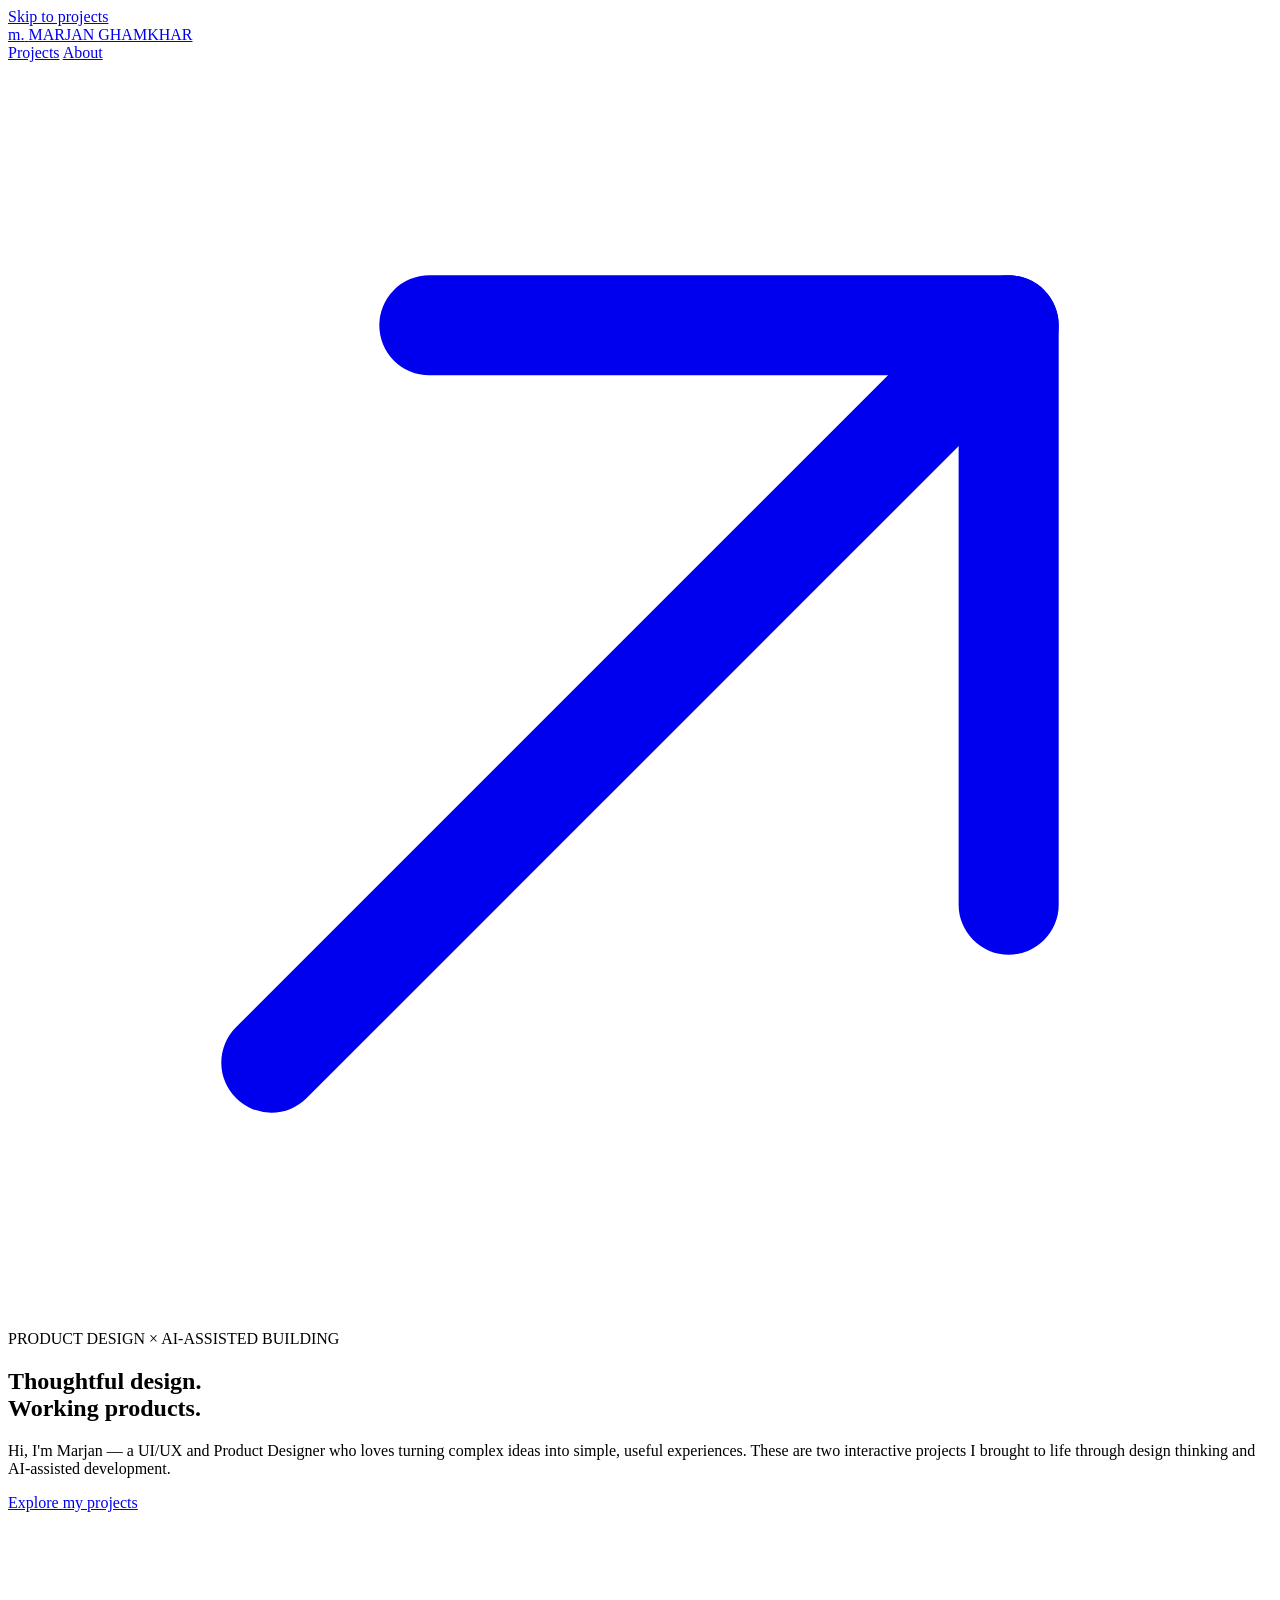
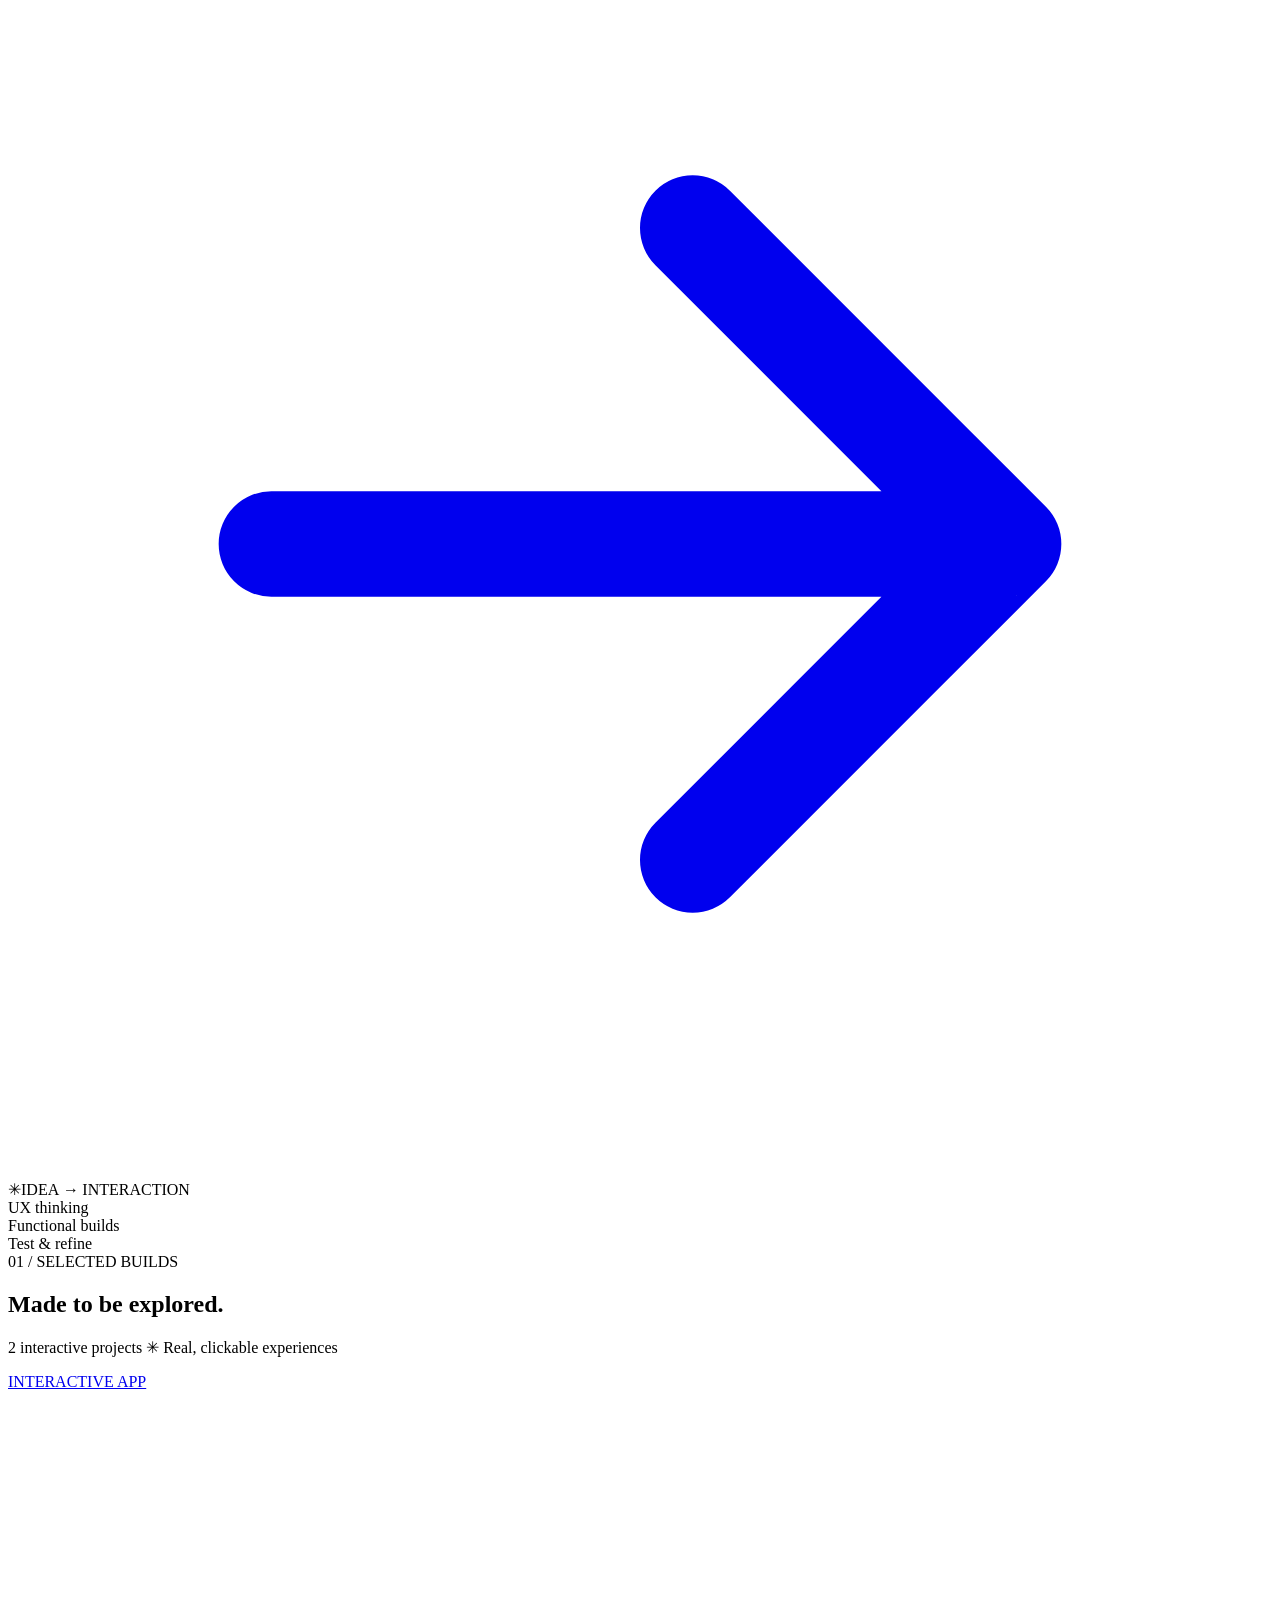
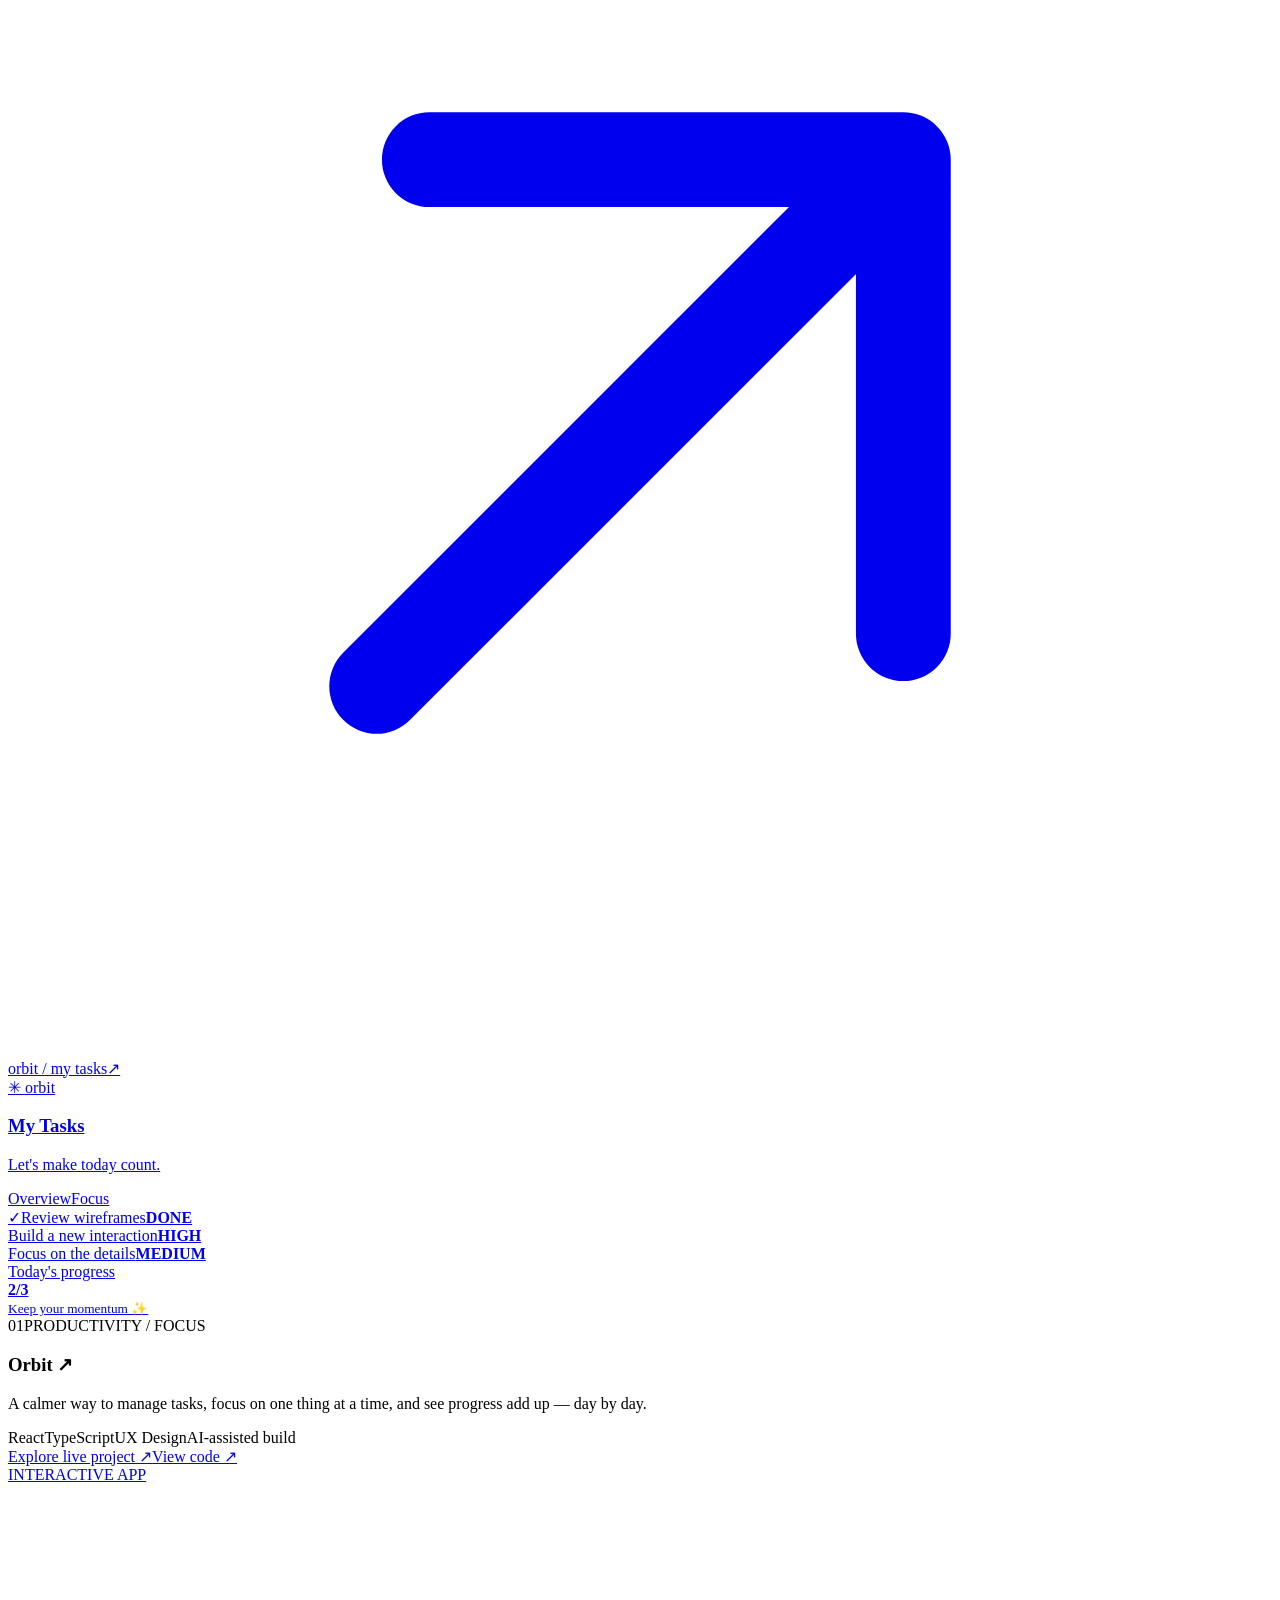
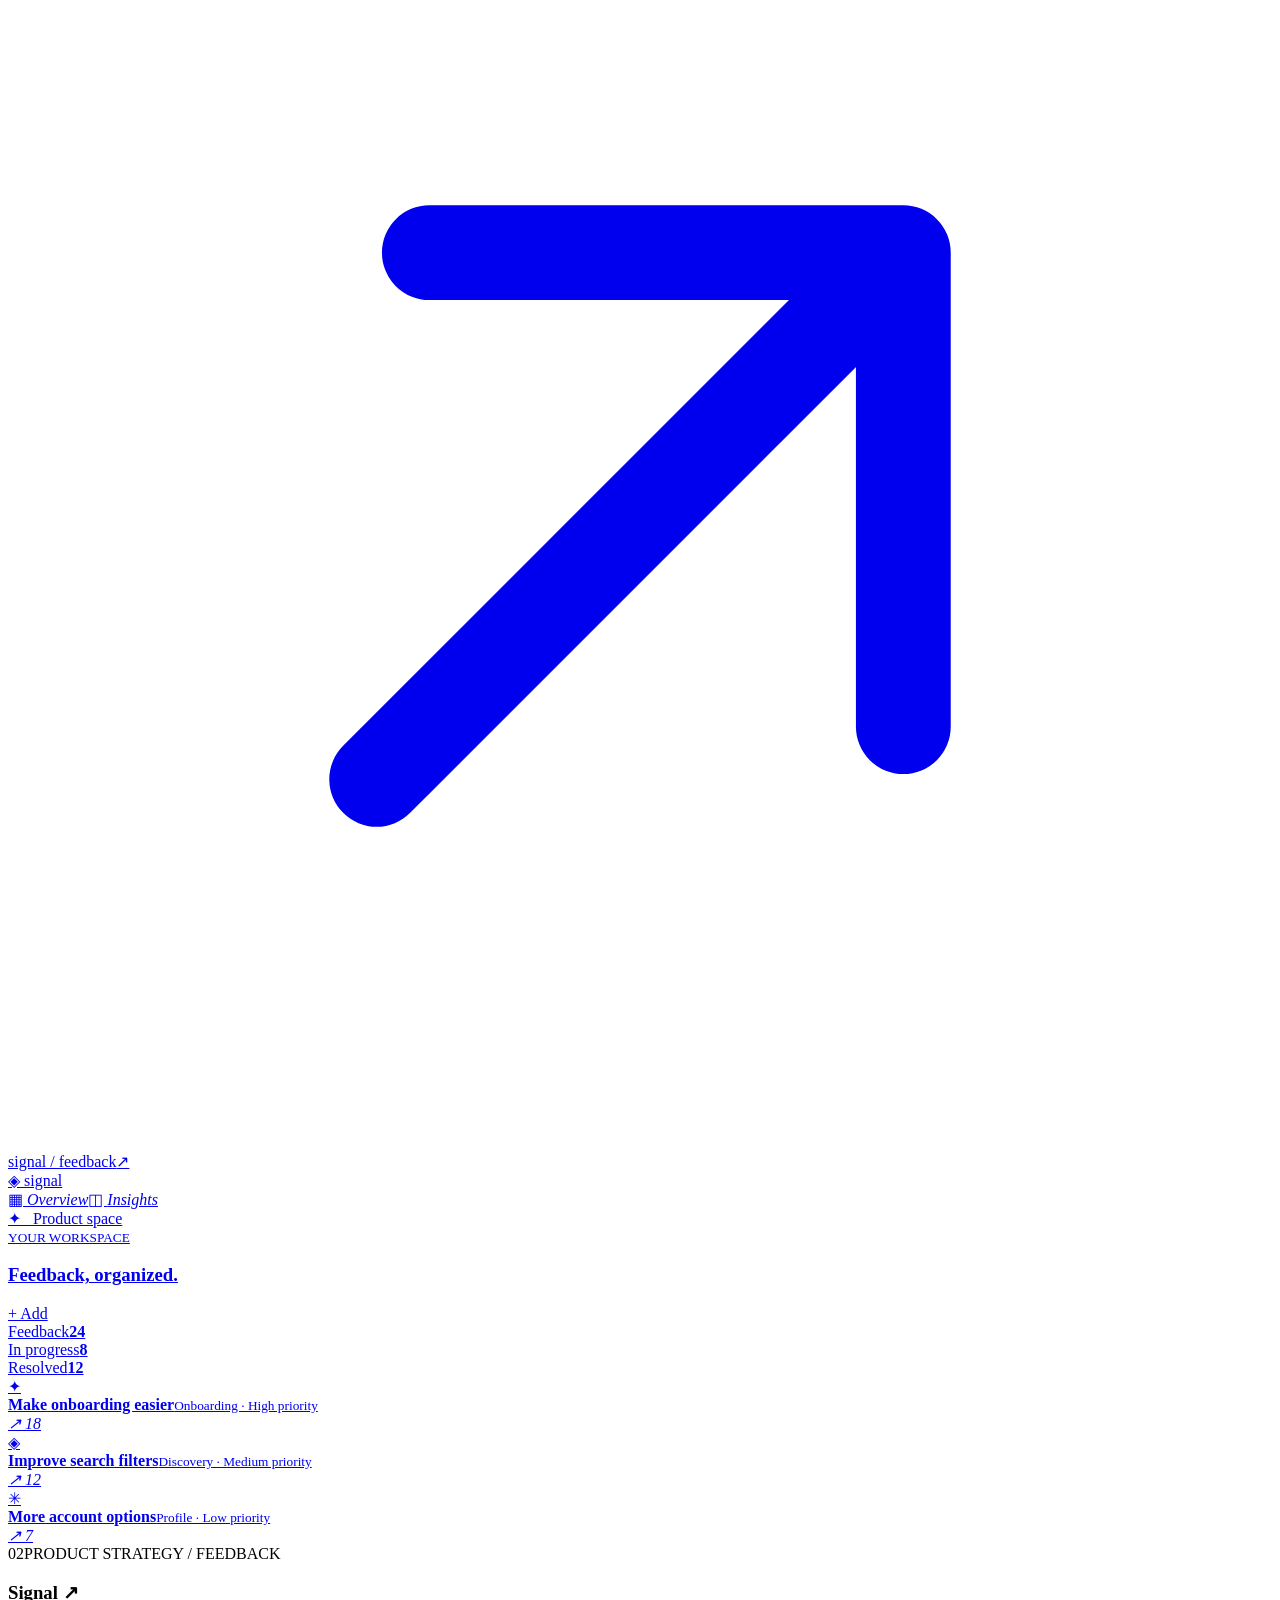
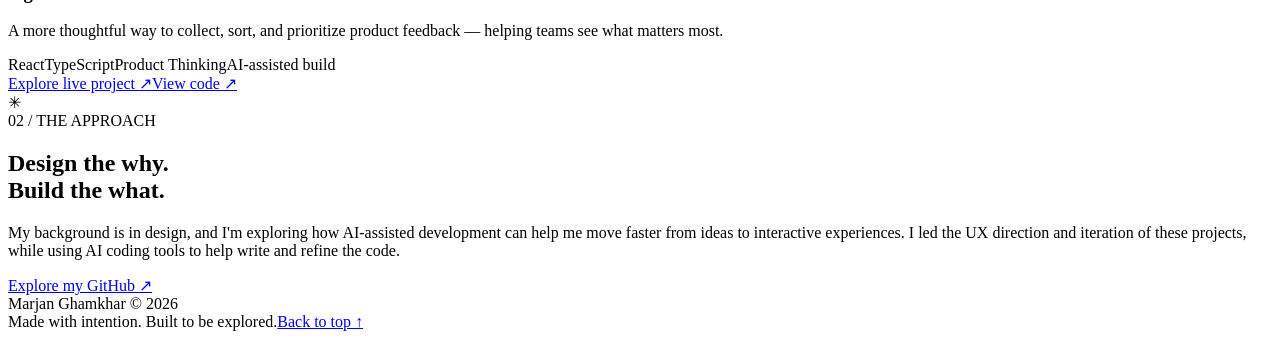
==== index.html @ 6bb0c72d "Add selected builds portfolio homepage" ====
<!doctype html>
<html lang="en">
<head>
  <meta charset="UTF-8" />
  <meta name="viewport" content="width=device-width, initial-scale=1.0" />
  <meta name="theme-color" content="#f8f9fc" />
  <meta name="description" content="Two interactive products by Marjan Ghamkhar: Orbit, a focus and productivity app, and Signal, a feedback prioritizer. Product design meets AI-assisted development." />
  <meta property="og:type" content="website" />
  <meta property="og:title" content="Marjan Ghamkhar — Selected Builds" />
  <meta property="og:description" content="Thoughtful design. Working products. Explore Orbit and Signal." />
  <title>Marjan Ghamkhar — Selected Builds</title>
  <link rel="icon" type="image/svg+xml" href="./favicon.svg" />
  <link rel="stylesheet" href="./styles.css" />
  <script src="./script.js" defer></script>
</head>
<body>
  <div class="site-shell">
    <a class="skip-link" href="#projects">Skip to projects</a>
    <header class="topbar" aria-label="Site navigation">
      <a href="#top" class="brand" aria-label="Marjan Ghamkhar, go to top">
        <span class="brand__mark">m<span>.</span></span>
        <span class="brand__name">MARJAN <span>GHAMKHAR</span></span>
      </a>
      <nav class="topnav" aria-label="Main navigation">
        <a class="topnav__link" href="#projects">Projects</a>
        <a class="topnav__link" href="#about">About</a>
        <a class="topnav__github" href="https://github.com/marjanghamkhar" target="_blank" rel="noopener noreferrer" aria-label="View Marjan's GitHub profile (opens in a new tab)">
          <svg viewBox="0 0 24 24" fill="none" stroke="currentColor" stroke-width="1.9" stroke-linecap="round" stroke-linejoin="round" aria-hidden="true"><path d="M8 5H19V16"/><path d="M19 5L5 19"/></svg>
        </a>
      </nav>
    </header>

    <main id="top">
      <section class="hero" aria-labelledby="hero-heading">
        <div class="hero__copy">
          <div class="eyebrow"><span class="eyebrow__dot"></span> PRODUCT DESIGN × AI-ASSISTED BUILDING</div>
          <h1 id="hero-heading">Thoughtful design.<br/><span>Working products.</span></h1>
          <p class="hero__description">Hi, I'm Marjan — a UI/UX and Product Designer who loves turning complex ideas into simple, useful experiences. These are two interactive projects I brought to life through design thinking and AI-assisted development.</p>
          <a href="#projects" class="hero__link">Explore my projects <svg viewBox="0 0 24 24" fill="none" stroke="currentColor" stroke-width="2" stroke-linecap="round" stroke-linejoin="round" aria-hidden="true"><path d="M5 12h14M13 6l6 6-6 6"/></svg></a>
        </div>
        <div class="hero-art" aria-hidden="true">
          <div class="hero-art__orb hero-art__orb--one"></div>
          <div class="hero-art__orb hero-art__orb--two"></div>
          <div class="hero-art__orb hero-art__orb--three"></div>
          <div class="hero-art__center"><span class="hero-art__center-icon">✳</span><span>IDEA <i>→</i> INTERACTION</span></div>
          <div class="hero-art__pill hero-art__pill--ux"><span class="hero-art__pill-dot"></span> UX thinking</div>
          <div class="hero-art__pill hero-art__pill--build"><span class="hero-art__pill-dot"></span> Functional builds</div>
          <div class="hero-art__pill hero-art__pill--iterate"><span class="hero-art__pill-dot"></span> Test & refine</div>
        </div>
      </section>

      <section class="projects" id="projects" aria-labelledby="projects-heading">
        <div class="section-head">
          <div>
            <span class="section-kicker">01 / SELECTED BUILDS</span>
            <h2 id="projects-heading">Made to be explored.</h2>
          </div>
          <p>2 interactive projects <span class="section-head__spark">✳</span> Real, clickable experiences</p>
        </div>

        <div class="project-grid">
          <article class="project project--orbit" aria-labelledby="orbit-title">
            <a class="project__visual" href="https://marjanghamkhar.github.io/orbit-focus-space/" target="_blank" rel="noopener noreferrer" aria-label="Open Orbit live application in a new tab">
              <span class="project__visual-tag">INTERACTIVE APP <svg viewBox="0 0 24 24" fill="none" stroke="currentColor" stroke-width="1.8" stroke-linecap="round" stroke-linejoin="round" aria-hidden="true"><path d="M7 17L17 7M8 7h9v9"/></svg></span>
              <div class="preview preview--orbit" aria-hidden="true">
                <div class="preview__bar"><span class="preview__dots"><i></i><i></i><i></i></span><span class="preview__url">orbit / my tasks</span><span class="preview__bar-icon">↗</span></div>
                <div class="orbit-ui">
                  <div class="orbit-ui__header"><div><span class="orbit-ui__brand">✳ orbit</span><h3>My Tasks</h3><p>Let's make today count.</p></div><div class="orbit-ui__links"><span>Overview</span><span class="orbit-ui__links--selected">Focus</span></div></div>
                  <div class="orbit-ui__body"><div class="orbit-ui__tasks"><div class="orbit-ui__task orbit-ui__task--done"><span class="orbit-ui__check">✓</span><span>Review wireframes</span><b>DONE</b></div><div class="orbit-ui__task"><span class="orbit-ui__check"></span><span>Build a new interaction</span><b>HIGH</b></div><div class="orbit-ui__task"><span class="orbit-ui__check"></span><span>Focus on the details</span><b>MEDIUM</b></div></div><div class="orbit-ui__focus"><span>Today's progress</span><div class="orbit-ui__ring"><strong>2<span>/3</span></strong></div><small>Keep your momentum ✨</small></div></div>
                </div>
              </div>
            </a>
            <div class="project__info">
              <div class="project__overline"><span>01</span><span>PRODUCTIVITY / FOCUS</span></div>
              <h3 id="orbit-title">Orbit <span>↗</span></h3>
              <p>A calmer way to manage tasks, focus on one thing at a time, and see progress add up — day by day.</p>
              <div class="project__tags"><span>React</span><span>TypeScript</span><span>UX Design</span><span>AI-assisted build</span></div>
              <div class="project__actions"><a href="https://marjanghamkhar.github.io/orbit-focus-space/" target="_blank" rel="noopener noreferrer" class="button button--dark">Explore live project <span>↗</span></a><a href="https://github.com/marjanghamkhar/orbit-focus-space" target="_blank" rel="noopener noreferrer" class="button button--text">View code <span>↗</span></a></div>
            </div>
          </article>

          <article class="project project--signal" aria-labelledby="signal-title">
            <a class="project__visual" href="https://marjanghamkhar.github.io/signal-feedback-prioritizer/" target="_blank" rel="noopener noreferrer" aria-label="Open Signal live application in a new tab">
              <span class="project__visual-tag">INTERACTIVE APP <svg viewBox="0 0 24 24" fill="none" stroke="currentColor" stroke-width="1.8" stroke-linecap="round" stroke-linejoin="round" aria-hidden="true"><path d="M7 17L17 7M8 7h9v9"/></svg></span>
              <div class="preview preview--signal" aria-hidden="true">
                <div class="preview__bar"><span class="preview__dots"><i></i><i></i><i></i></span><span class="preview__url">signal / feedback</span><span class="preview__bar-icon">↗</span></div>
                <div class="signal-ui"><div class="signal-ui__sidebar"><div class="signal-ui__brand"><span>◈</span> signal</div><span class="signal-ui__nav signal-ui__nav--active">▦ <i>Overview</i></span><span class="signal-ui__nav">◫ <i>Insights</i></span><div class="signal-ui__sidebar-bottom">✦ &nbsp; Product space</div></div><div class="signal-ui__content"><div class="signal-ui__heading"><div><small>YOUR WORKSPACE</small><h3>Feedback, organized.</h3></div><span class="signal-ui__add">+ Add</span></div><div class="signal-ui__metrics"><div><span>Feedback</span><strong>24</strong></div><div><span>In progress</span><strong>8</strong></div><div><span>Resolved</span><strong>12</strong></div></div><div class="signal-ui__feedback"><div><span class="signal-ui__avatar">✦</span><div><strong>Make onboarding easier</strong><small>Onboarding · High priority</small></div><em>↗ 18</em></div><div><span class="signal-ui__avatar signal-ui__avatar--blue">◈</span><div><strong>Improve search filters</strong><small>Discovery · Medium priority</small></div><em>↗ 12</em></div><div><span class="signal-ui__avatar signal-ui__avatar--yellow">✳</span><div><strong>More account options</strong><small>Profile · Low priority</small></div><em>↗ 7</em></div></div></div></div>
              </div>
            </a>
            <div class="project__info">
              <div class="project__overline"><span>02</span><span>PRODUCT STRATEGY / FEEDBACK</span></div>
              <h3 id="signal-title">Signal <span>↗</span></h3>
              <p>A more thoughtful way to collect, sort, and prioritize product feedback — helping teams see what matters most.</p>
              <div class="project__tags"><span>React</span><span>TypeScript</span><span>Product Thinking</span><span>AI-assisted build</span></div>
              <div class="project__actions"><a href="https://marjanghamkhar.github.io/signal-feedback-prioritizer/" target="_blank" rel="noopener noreferrer" class="button button--dark">Explore live project <span>↗</span></a><a href="https://github.com/marjanghamkhar/signal-feedback-prioritizer" target="_blank" rel="noopener noreferrer" class="button button--text">View code <span>↗</span></a></div>
            </div>
          </article>
        </div>
      </section>

      <section class="about" id="about" aria-labelledby="about-heading">
        <div class="about__symbol" aria-hidden="true">✳</div>
        <div><span class="section-kicker">02 / THE APPROACH</span><h2 id="about-heading">Design the why.<br/>Build the what.</h2><p>My background is in design, and I'm exploring how AI-assisted development can help me move faster from ideas to interactive experiences. I led the UX direction and iteration of these projects, while using AI coding tools to help write and refine the code.</p></div>
        <a class="about__link" href="https://github.com/marjanghamkhar" target="_blank" rel="noopener noreferrer">Explore my GitHub <span>↗</span></a>
      </section>
    </main>

    <footer class="footer"><div class="footer__name">Marjan Ghamkhar <span>© <span id="year">2026</span></span></div><span>Made with intention. Built to be explored.</span><a href="#top">Back to top ↑</a></footer>
  </div>
</body>
</html>
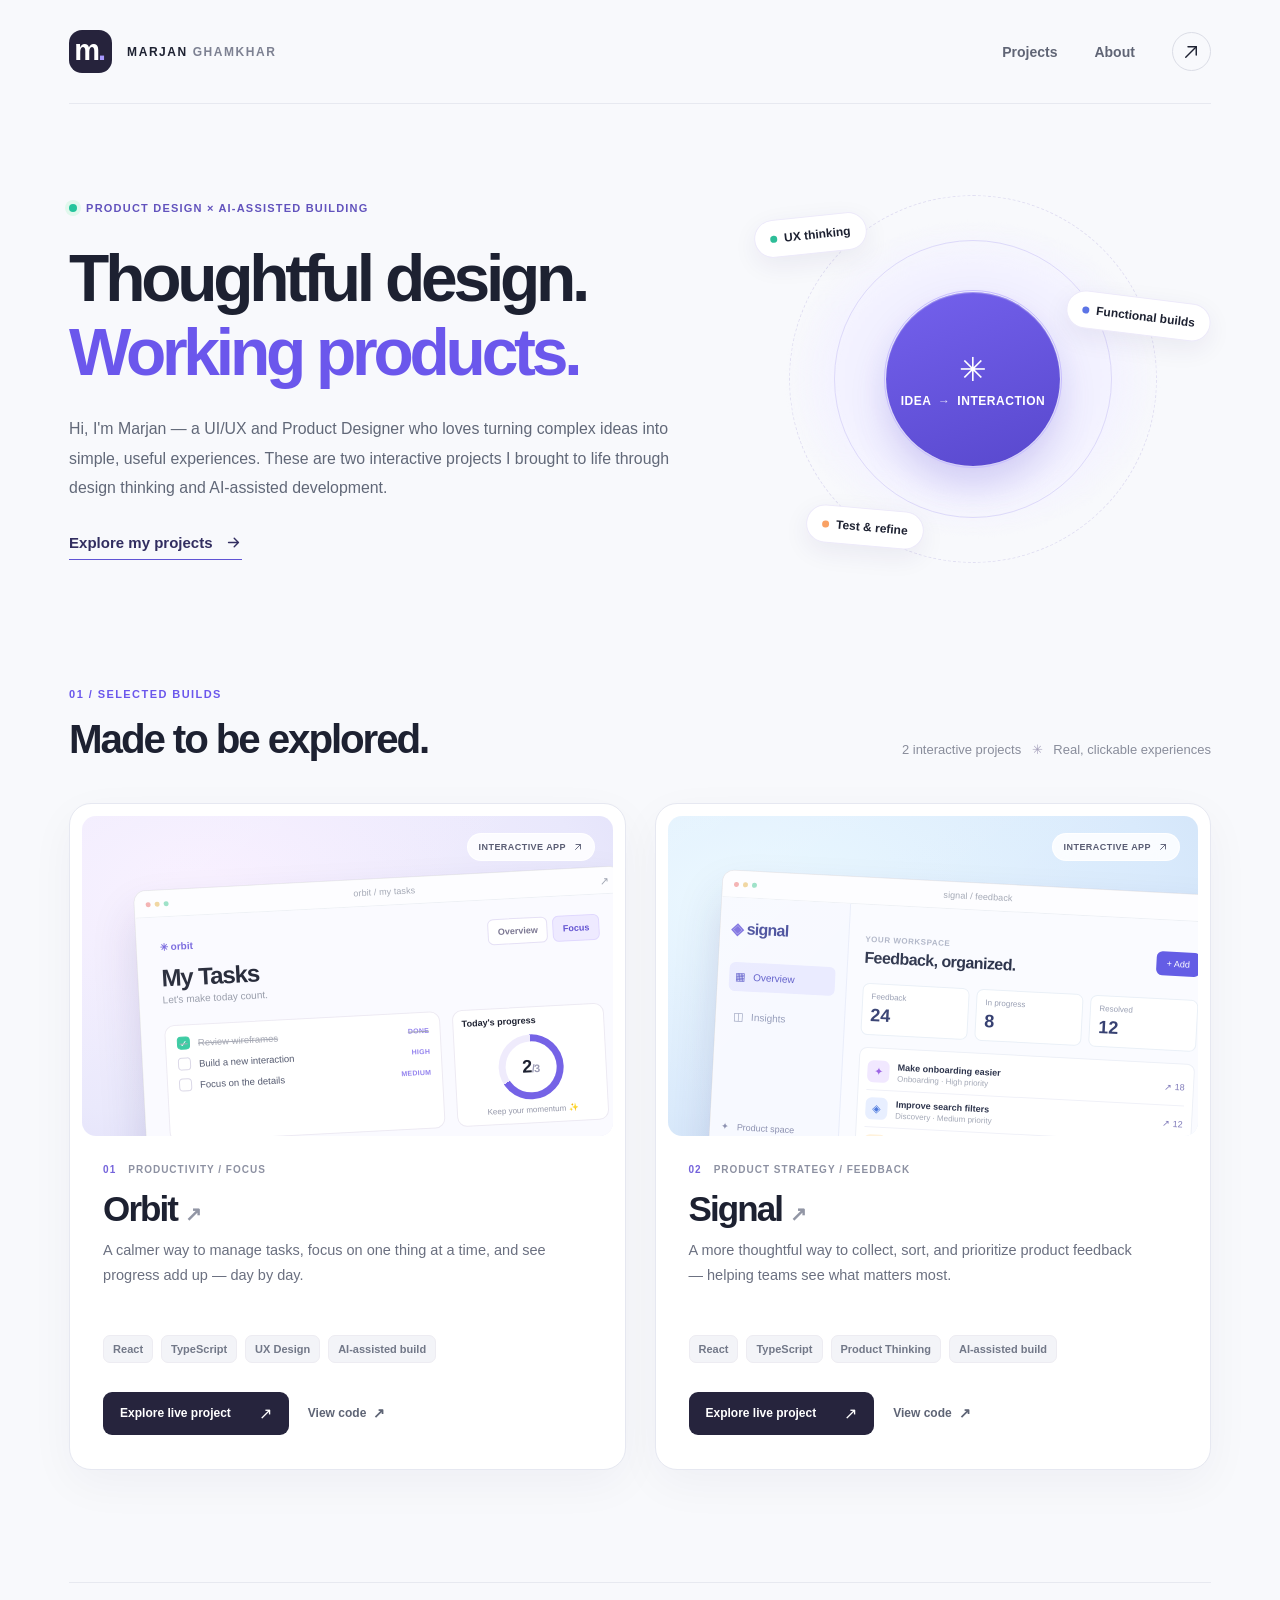
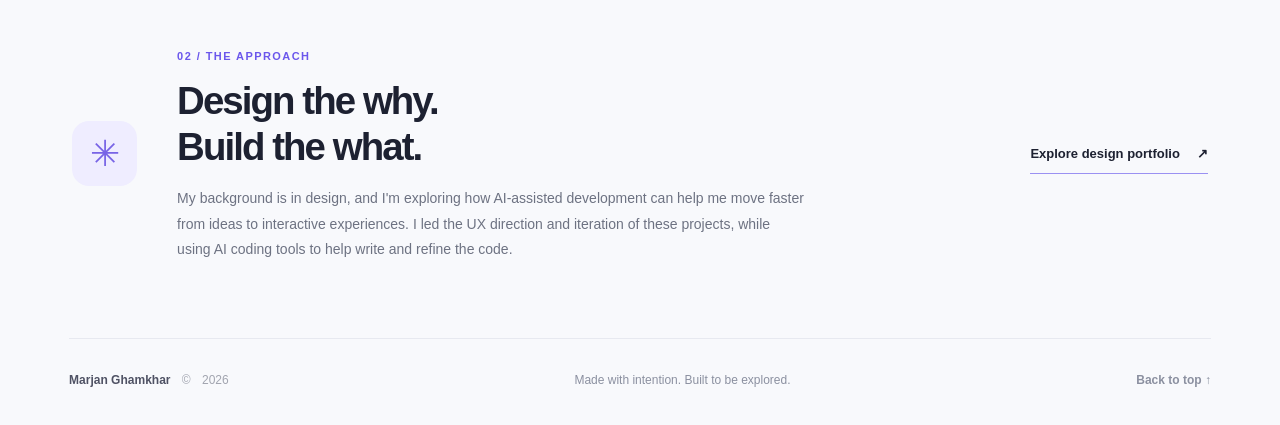
==== commit 0551062c: "Link the Selected Works design portfolio from the main homepage" ====
--- a/index.html
+++ b/index.html
@@ -101,7 +101,7 @@
       <section class="about" id="about" aria-labelledby="about-heading">
         <div class="about__symbol" aria-hidden="true">✳</div>
         <div><span class="section-kicker">02 / THE APPROACH</span><h2 id="about-heading">Design the why.<br/>Build the what.</h2><p>My background is in design, and I'm exploring how AI-assisted development can help me move faster from ideas to interactive experiences. I led the UX direction and iteration of these projects, while using AI coding tools to help write and refine the code.</p></div>
-        <a class="about__link" href="https://github.com/marjanghamkhar" target="_blank" rel="noopener noreferrer">Explore my GitHub <span>↗</span></a>
+        <a class="about__link" href="/portfolio/">Explore design portfolio <span>↗</span></a>
       </section>
     </main>
 
--- a/styles.css
+++ b/styles.css
@@ -0,0 +1,155 @@
+:root { --bg:#f8f9fc; --white:#ffffff; --ink:#1d2131; --muted:#676d7e; --muted2:#8a8fa0; --line:#e7e9f0; --lav:#6b57ec; --lav-dim:#f0edff; --blue:#315cd6; --green:#16af86; --shadow:0 14px 46px rgba(28,34,60,.045); font-family:Inter, ui-sans-serif, -apple-system, BlinkMacSystemFont,"Segoe UI",Arial,sans-serif; color:var(--ink); background:var(--bg); scroll-behavior:smooth; }
+* { box-sizing:border-box; }
+body { margin:0; min-width:320px; }
+a { color:inherit; }
+button, a { -webkit-tap-highlight-color:transparent; }
+a:focus-visible { outline:3px solid var(--lav); outline-offset:4px; border-radius:5px; }
+svg { width:18px; height:18px; }
+::selection { background:#e1dbff; color:#292256; }
+.site-shell { max-width:1552px; padding:0 clamp(20px,5.4vw,86px); margin:0 auto; }
+.skip-link { position:absolute; top:-80px; left:20px; z-index:100; padding:12px 16px; border-radius:9px; background:#292258; color:#fff; }
+.skip-link:focus { top:10px; }
+.topbar { height:104px; display:flex; justify-content:space-between; align-items:center; border-bottom:1px solid var(--line); }
+.brand { text-decoration:none; display:flex; align-items:center; gap:15px; }
+.brand__mark { display:flex; width:43px; height:43px; border-radius:13px; background:#26233c; align-items:center; justify-content:center; color:#fff; font-size:29px; font-weight:750; line-height:1; letter-spacing:-2px; padding:0 3px 3px 0; }
+.brand__mark span { color:#a899ff; }
+.brand__name { font-size:12px; font-weight:850; letter-spacing:.13em; white-space:nowrap; }
+.brand__name span { color:#7d8192; font-weight:600; }
+.topnav { display:flex; align-items:center; gap:37px; }
+.topnav__link { text-decoration:none; font-size:14px; font-weight:600; color:#606575; transition:color .2s; }
+.topnav__link:hover { color:var(--lav); }
+.topnav__github { width:39px; height:39px; border:1px solid #dbdde6; display:grid; place-items:center; border-radius:50%; transition:background .2s,border-color .2s,transform .2s; }
+.topnav__github:hover { background:var(--lav-dim); border-color:#d2cafa; transform:translate(2px,-2px); }
+.hero { padding:94px 0 110px; display:grid; grid-template-columns:minmax(0,1.13fr) minmax(350px,.87fr); gap:48px; align-items:center; }
+.hero__copy { max-width:670px; position:relative; z-index:1; }
+.eyebrow { display:inline-flex; align-items:center; gap:9px; font-size:11px; font-weight:800; color:#6253bd; letter-spacing:.11em; }
+.eyebrow__dot { width:8px; height:8px; border-radius:50%; background:#24c49c; box-shadow:0 0 0 4px #e1f8ed; }
+.hero h1 { font-size:clamp(45px,5.15vw,76px); line-height:1.125; letter-spacing:-.064em; margin:25px 0 25px; font-weight:770; }
+.hero h1 span { color:var(--lav); }
+.hero__description { max-width:620px; font-size:clamp(15px,1.24vw,18px); line-height:1.85; color:#616878; margin:0 0 32px; }
+.hero__link { display:inline-flex; align-items:center; gap:12px; padding-bottom:8px; border-bottom:1.5px solid #6054d4; font-size:15px; font-weight:750; color:#322e60; text-decoration:none; transition:gap .2s,color .2s; }
+.hero__link svg { width:17px; height:17px; }
+.hero__link:hover { gap:21px; color:var(--lav); }
+.hero-art { height:354px; width:100%; position:relative; isolation:isolate; display:flex; align-items:center; justify-content:center; }
+.hero-art::before { content:""; position:absolute; width:390px; height:330px; border-radius:50%; background:radial-gradient(ellipse at 50% 50%, #eeecff 1%,#f3f2ff 49%,transparent 68%); filter:blur(1px); z-index:-1; }
+.hero-art__orb { position:absolute; border:1px solid #ddd9fa; border-radius:50%; }
+.hero-art__orb--one { width:178px; height:178px; border:1.5px solid #c8bfff; }
+.hero-art__orb--two { width:278px; height:278px; }
+.hero-art__orb--three { width:368px; height:368px; border-style:dashed; border-color:#e1dff2; }
+.hero-art__center { display:flex; flex-direction:column; justify-content:center; align-items:center; width:174px; height:174px; border-radius:50%; background:linear-gradient(160deg,#7461ed,#5848cd); box-shadow:0 18px 35px rgba(92,75,207,.22),inset 0 1px 1px rgba(255,255,255,.36); color:#fff; text-align:center; font-size:12px; font-weight:800; letter-spacing:.045em; gap:5px; }
+.hero-art__center-icon { font-size:33px; line-height:1.2; font-weight:500; }
+.hero-art__center i { font-style:normal; padding:0 3px; opacity:.8; }
+.hero-art__pill { position:absolute; display:flex; align-items:center; gap:7px; white-space:nowrap; padding:11px 15px; font-size:12px; font-weight:700; background:#fff; border:1px solid #edeafa; border-radius:50px; box-shadow:0 8px 26px rgba(41,34,97,.07); }
+.hero-art__pill-dot { width:7px; height:7px; border-radius:50%; background:#8f7afa; }
+.hero-art__pill--ux { top:14px; left:4%; transform:rotate(-6deg); }
+.hero-art__pill--ux .hero-art__pill-dot { background:#2dbd98; }
+.hero-art__pill--build { right:0; top:95px; transform:rotate(7deg); }
+.hero-art__pill--build .hero-art__pill-dot { background:#5c74e6; }
+.hero-art__pill--iterate { bottom:10px; left:15%; transform:rotate(5deg); }
+.hero-art__pill--iterate .hero-art__pill-dot { background:#f9a164; }
+.projects { padding:14px 0 112px; scroll-margin-top:20px; }
+.section-head { display:flex; align-items:flex-end; justify-content:space-between; gap:20px; margin-bottom:40px; }
+.section-kicker { font-size:11px; letter-spacing:.13em; font-weight:800; color:var(--lav); }
+.section-head h2 { margin:14px 0 0; font-size:clamp(31px,3.15vw,44px); letter-spacing:-.052em; line-height:1.16; }
+.section-head > p { font-size:13px; color:#898d9b; margin:0 0 6px; }
+.section-head__spark { display:inline-block; margin:0 7px; color:#a7a2bc; }
+.project-grid { display:grid; grid-template-columns:repeat(2,minmax(0,1fr)); gap:29px; }
+.project { border:1px solid #e6e8f1; background:#fff; border-radius:22px; padding:12px; min-width:0; box-shadow:var(--shadow); transition:transform .26s,box-shadow .26s; }
+.project:hover { transform:translateY(-5px); box-shadow:0 23px 55px rgba(34,42,91,.09); }
+.project__visual { height:320px; position:relative; display:block; border-radius:14px; overflow:hidden; text-decoration:none; }
+.project--orbit .project__visual { background:radial-gradient(ellipse at 22% 23%,#f7efff 5%,#e9e8fc 65%,#dcdaf7); }
+.project--signal .project__visual { background:radial-gradient(ellipse at 15% 25%,#e8f7ff,#d9eafc 64%,#cbdef4); }
+.project__visual::after { content:""; position:absolute; inset:0; background:linear-gradient(135deg,rgba(255,255,255,.14),transparent 60%); pointer-events:none; }
+.project__visual-tag { display:flex; align-items:center; gap:5px; position:absolute; z-index:3; right:17px; top:17px; background:rgba(255,255,255,.85); border:1px solid rgba(255,255,255,.9); border-radius:30px; padding:7px 11px; color:#595c73; font-size:9px; font-weight:850; letter-spacing:.05em; backdrop-filter:blur(10px); }
+.project__visual-tag svg { width:12px; height:12px; }
+.preview { position:absolute; left:11%; top:62px; width:92%; height:284px; border-radius:12px; background:#fff; overflow:hidden; border:1px solid rgba(49,47,83,.11); box-shadow:0 25px 44px rgba(52,48,113,.17); transform:rotate(-3deg); transition:transform .34s,box-shadow .34s; }
+.project--signal .preview { transform:rotate(3deg); top:66px; left:9%; width:94%; }
+.project__visual:hover .preview { transform:rotate(0) translateY(-7px); box-shadow:0 32px 55px rgba(52,48,113,.2); }
+.preview__bar { height:27px; border-bottom:1px solid #edf0f5; display:flex; align-items:center; justify-content:space-between; padding:0 11px; background:#fdfdff; color:#a1a6b3; }
+.preview__dots { display:flex; gap:4px; }
+.preview__dots i { width:5px; height:5px; border-radius:50%; background:#d6d9e3; }
+.preview__dots i:first-child { background:#f3acac; }
+.preview__dots i:nth-child(2) { background:#efd399; }
+.preview__dots i:nth-child(3) { background:#95dfc3; }
+.preview__url { font-size:9px; letter-spacing:.01em; }
+.preview__bar-icon { font-size:11px; }
+.orbit-ui { padding:19px 23px; background:#fafaff; height:calc(100% - 27px); }
+.orbit-ui__header { display:flex; justify-content:space-between; align-items:flex-start; gap:10px; }
+.orbit-ui__brand { color:#7160dd; font-size:10px; font-weight:780; }
+.orbit-ui__header h3 { margin:10px 0 2px; font-size:24px; letter-spacing:-.045em; font-weight:780; }
+.orbit-ui__header p { font-size:10px; color:#9499a7; margin:0; }
+.orbit-ui__links { display:flex; align-items:center; gap:5px; font-size:9px; font-weight:700; color:#7b7792; }
+.orbit-ui__links span { padding:7px 9px; border-radius:6px; border:1px solid #e5e0f5; background:#fff; }
+.orbit-ui__links .orbit-ui__links--selected { background:#eeeaff; border-color:#e0d8fe; color:#6353d2; }
+.orbit-ui__body { display:grid; grid-template-columns:1.55fr .85fr; gap:12px; margin-top:20px; }
+.orbit-ui__tasks { background:#fff; border:1px solid #edeaf3; border-radius:10px; padding:11px; display:flex; flex-direction:column; gap:8px; }
+.orbit-ui__task { display:flex; gap:8px; align-items:center; font-size:9.5px; color:#50566c; white-space:nowrap; }
+.orbit-ui__check { width:13px; height:13px; border:1px solid #d9d6e6; border-radius:4px; display:grid; place-items:center; font-size:9px; flex:none; }
+.orbit-ui__task--done .orbit-ui__check { background:#34c99f; border-color:#34c99f; color:#fff; }
+.orbit-ui__task--done { color:#a2a5b1; text-decoration:line-through; }
+.orbit-ui__task b { font-size:7px; color:#9382ee; letter-spacing:.035em; margin-left:auto; text-decoration:none; }
+.orbit-ui__focus { display:flex; align-items:center; flex-direction:column; justify-content:center; border:1px solid #edeaf3; border-radius:10px; background:#fff; padding:8px; }
+.orbit-ui__focus > span { align-self:flex-start; font-size:9px; font-weight:700; }
+.orbit-ui__ring { width:65px; height:65px; background:conic-gradient(#7563e6 240deg,#efebfc 0); border-radius:50%; display:grid; place-items:center; margin:9px 0 6px; }
+.orbit-ui__ring strong { display:flex; align-items:baseline; justify-content:center; background:#fff; width:51px; height:51px; border-radius:50%; font-size:18px; line-height:51px; letter-spacing:-.04em; }
+.orbit-ui__ring strong span { font-size:11px; color:#9b9bb4; }
+.orbit-ui__focus small { font-size:8px; color:#9396a8; }
+.signal-ui { display:flex; height:calc(100% - 27px); color:#2c334b; background:#fafbff; }
+.signal-ui__sidebar { flex:0 0 26%; background:#f7f9ff; border-right:1px solid #e9edfa; padding:21px 11px; display:flex; flex-direction:column; gap:11px; }
+.signal-ui__brand { font-weight:850; font-size:16px; color:#424899; letter-spacing:-.045em; margin-bottom:13px; white-space:nowrap; }
+.signal-ui__brand span { color:#786bdf; }
+.signal-ui__nav { font-size:11px; color:#9199b7; padding:8px 6px; display:flex; gap:8px; border-radius:6px; align-items:center; }
+.signal-ui__nav i { font-size:10px; font-style:normal; }
+.signal-ui__nav--active { background:#e9eaff; color:#5a58c8; }
+.signal-ui__sidebar-bottom { margin-top:auto; font-size:9px; white-space:nowrap; color:#898eae; }
+.signal-ui__content { flex:1; padding:23px 16px; min-width:0; }
+.signal-ui__heading { display:flex; align-items:center; justify-content:space-between; gap:10px; }
+.signal-ui__heading small { font-size:8px; font-weight:750; color:#afb5c7; letter-spacing:.065em; }
+.signal-ui__heading h3 { font-size:16px; margin:3px 0 0; letter-spacing:-.035em; }
+.signal-ui__add { background:#645de5; color:#fff; border-radius:6px; padding:7px 10px; font-size:9px; white-space:nowrap; }
+.signal-ui__metrics { display:grid; grid-template-columns:repeat(3,1fr); gap:7px; margin-top:16px; }
+.signal-ui__metrics div { background:#fff; border:1px solid #eaf0f7; border-radius:7px; padding:8px; display:flex; flex-direction:column; gap:4px; }
+.signal-ui__metrics span { color:#999fb3; font-size:8px; }
+.signal-ui__metrics strong { font-size:18px; color:#374172; }
+.signal-ui__feedback { margin-top:12px; border:1px solid #edf0f7; border-radius:8px; background:#fff; padding:5px 8px; }
+.signal-ui__feedback > div { display:flex; align-items:center; gap:8px; padding:7px 0; border-bottom:1px solid #f0f1f8; min-width:0; }
+.signal-ui__feedback > div:last-child { border-bottom:0; }
+.signal-ui__avatar { width:22px; height:22px; flex:none; display:grid; place-items:center; border-radius:6px; font-size:11px; color:#9c63e5; background:#f1e8ff; }
+.signal-ui__avatar--blue { background:#e8efff; color:#4b78dd; }
+.signal-ui__avatar--yellow { background:#fff2dc; color:#d6a04f; }
+.signal-ui__feedback strong { display:block; white-space:nowrap; font-size:9px; }
+.signal-ui__feedback small { display:block; color:#a3a8b6; white-space:nowrap; font-size:8px; margin-top:2px; }
+.signal-ui__feedback em { margin-left:auto; font-size:9px; font-style:normal; color:#7e79b9; white-space:nowrap; }
+.project__info { padding:28px 21px 22px; }
+.project__overline { display:flex; gap:12px; color:#8d91a2; font-size:10px; font-weight:850; letter-spacing:.1em; }
+.project__overline span:first-child { color:#7463db; }
+.project__info h3 { font-size:35px; letter-spacing:-.055em; margin:15px 0 9px; line-height:1.1; }
+.project__info h3 span { font-size:20px; display:inline-block; color:#9296a5; transition:transform .2s,color .2s; }
+.project:hover .project__info h3 span { color:var(--lav); transform:translate(4px,-4px); }
+.project__info > p { font-size:14.5px; color:#6b7080; max-width:450px; line-height:1.75; margin:0; min-height:77px; }
+.project__tags { display:flex; flex-wrap:wrap; gap:8px; margin-top:20px; }
+.project__tags span { font-size:11px; font-weight:650; color:#727888; background:#f3f4f8; border:1px solid #edecf2; padding:7px 9px; border-radius:7px; }
+.project__actions { display:flex; align-items:center; gap:19px; flex-wrap:wrap; margin-top:29px; }
+.button { display:inline-flex; align-items:center; justify-content:center; gap:28px; text-decoration:none; font-size:12px; font-weight:800; border-radius:9px; min-height:43px; transition:transform .2s,background .2s; }
+.button--dark { padding:11px 17px; background:#26243d; color:#fff; }
+.button--dark:hover { background:var(--lav); transform:translateY(-2px); }
+.button--dark span { font-size:16px; font-weight:500; }
+.button--text { color:#5e6475; gap:7px; }
+.button--text:hover { color:var(--lav); }
+.button--text span { font-size:14px; }
+.about { display:grid; grid-template-columns:80px minmax(0,1fr) 190px; gap:25px; align-items:center; padding:63px 3px 76px; border-top:1px solid var(--line); border-bottom:1px solid var(--line); scroll-margin-top:45px; }
+.about__symbol { width:65px; height:65px; background:#efedff; color:#7864e6; border-radius:17px; display:flex; align-items:center; justify-content:center; font-size:36px; }
+.about h2 { font-size:clamp(27px,3vw,40px); line-height:1.22; letter-spacing:-.05em; margin:14px 0 15px; }
+.about p { max-width:630px; font-size:14px; line-height:1.8; color:#6d7282; margin:0; }
+.about__link { display:inline-flex; align-items:center; gap:17px; justify-self:end; align-self:center; padding:12px 0; text-decoration:none; border-bottom:1px solid #9b91f2; font-weight:750; font-size:13px; white-space:nowrap; }
+.about__link:hover { color:var(--lav); }
+.footer { display:flex; justify-content:space-between; align-items:center; gap:20px; padding:34px 0 38px; font-size:12px; color:#8b90a0; }
+.footer__name { font-weight:730; color:#4f5264; }
+.footer__name span { font-weight:450; color:#a1a4af; margin-left:8px; }
+.footer a { text-decoration:none; font-weight:750; }
+.footer a:hover { color:var(--lav); }
+@media (max-width:1130px) { .hero { grid-template-columns:1fr .75fr; gap:25px; } .hero h1 { font-size:clamp(42px,5.4vw,60px); } .hero-art { transform:scale(.85); } .project__visual { height:286px; } .preview { top:59px; } .orbit-ui__links { display:none; } .about { grid-template-columns:70px minmax(0,1fr); } .about__link { grid-column:2; justify-self:start; } }
+@media (max-width:860px) { .topbar { height:83px; } .hero { grid-template-columns:1fr; padding:70px 0 54px; gap:10px; } .hero__copy { max-width:710px; } .hero h1 { font-size:clamp(44px,8vw,66px); } .hero-art { height:240px; transform:scale(.7); margin-top:-12px; } .projects { padding:28px 0 80px; } .project-grid { gap:16px; } .project__visual { height:245px; } .preview { width:104%; left:8%; top:47px; } .signal-ui__sidebar { display:none; } .signal-ui__content { padding:16px; } .orbit-ui { padding:15px; } .orbit-ui__body { grid-template-columns:1fr; } .orbit-ui__focus { display:none; } .section-head > p { display:none; } .project__info { padding:25px 15px 18px; } .project__info > p { min-height:100px; } .project__actions { gap:14px; } .about { padding-top:50px; } }
+@media (max-width:640px) { .site-shell { padding:0 18px; } .topbar { height:76px; } .brand { gap:9px; } .brand__mark { width:38px; height:38px; font-size:26px; border-radius:11px; } .brand__name { font-size:10px; letter-spacing:.09em; } .brand__name span { display:none; } .topnav { gap:15px; } .topnav__link { font-size:12px; } .topnav__github { width:34px; height:34px; } .topnav__github svg { width:16px; height:16px; } .hero { padding:65px 0 22px; } .hero h1 { font-size:clamp(41px,11vw,57px); margin:20px 0; } .hero__description { font-size:15px; line-height:1.7; } .hero-art { transform:scale(.68); height:205px; width:135%; margin-left:-17.5%; } .projects { padding:25px 0 72px; } .section-head { margin-bottom:24px; } .section-head h2 { font-size:35px; } .project-grid { grid-template-columns:1fr; gap:22px; } .project__visual { height:274px; } .preview { top:55px; left:11%; width:92%; } .orbit-ui__body { grid-template-columns:1.55fr .85fr; } .orbit-ui__focus { display:flex; } .signal-ui__sidebar { display:flex; } .project__info { padding:26px 16px 22px; } .project__info > p { min-height:auto; } .about { grid-template-columns:1fr; gap:15px; padding:43px 5px; } .about__symbol { width:54px; height:54px; font-size:29px; } .about__link { grid-column:auto; } .footer { flex-wrap:wrap; row-gap:14px; } .footer > span { order:3; width:100%; } }
+@media (max-width:390px) { .brand__name { display:none; } .hero h1 { font-size:39px; } .hero-art { transform:scale(.6); } .project__visual { height:240px; } .signal-ui__sidebar { display:none; } .orbit-ui__body { grid-template-columns:1fr; } .orbit-ui__focus { display:none; } }
+@media (prefers-reduced-motion:reduce) { :root { scroll-behavior:auto; } *,*::before,*::after { transition:none!important; animation:none!important; } }
